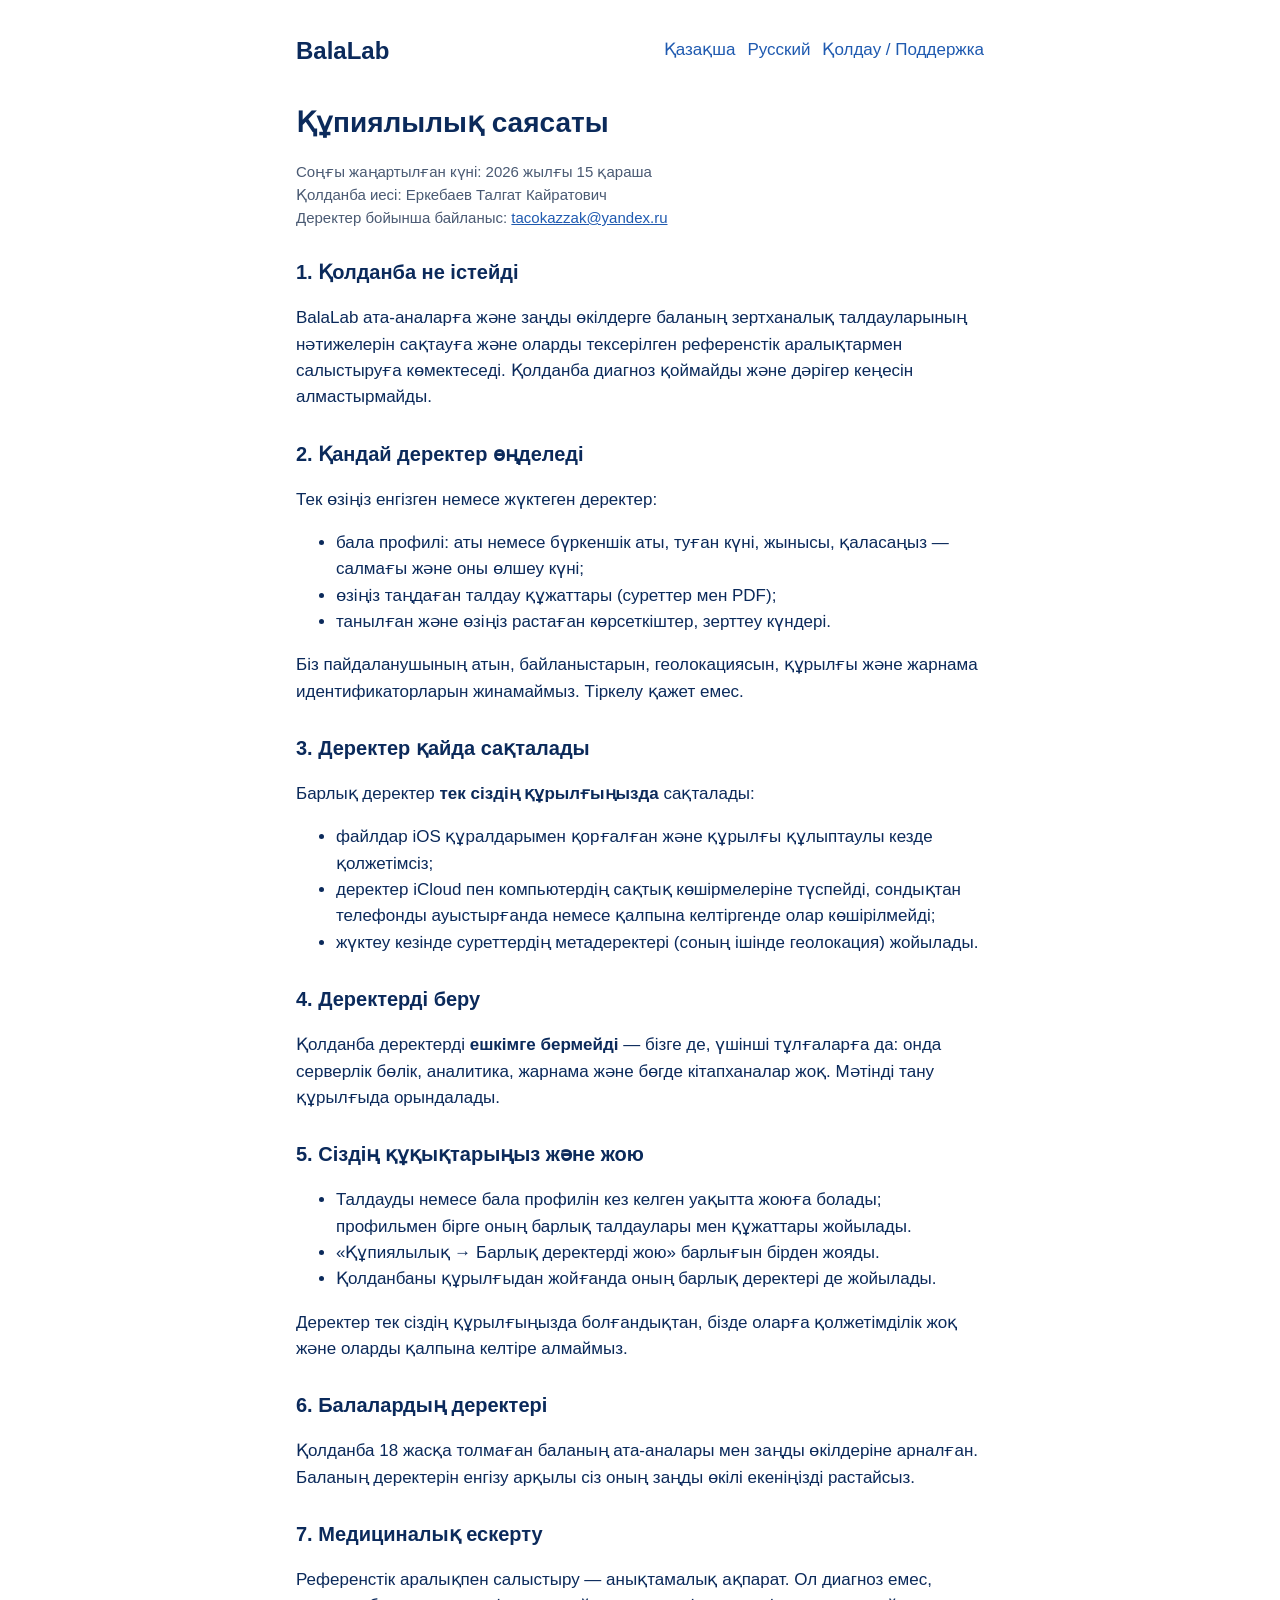
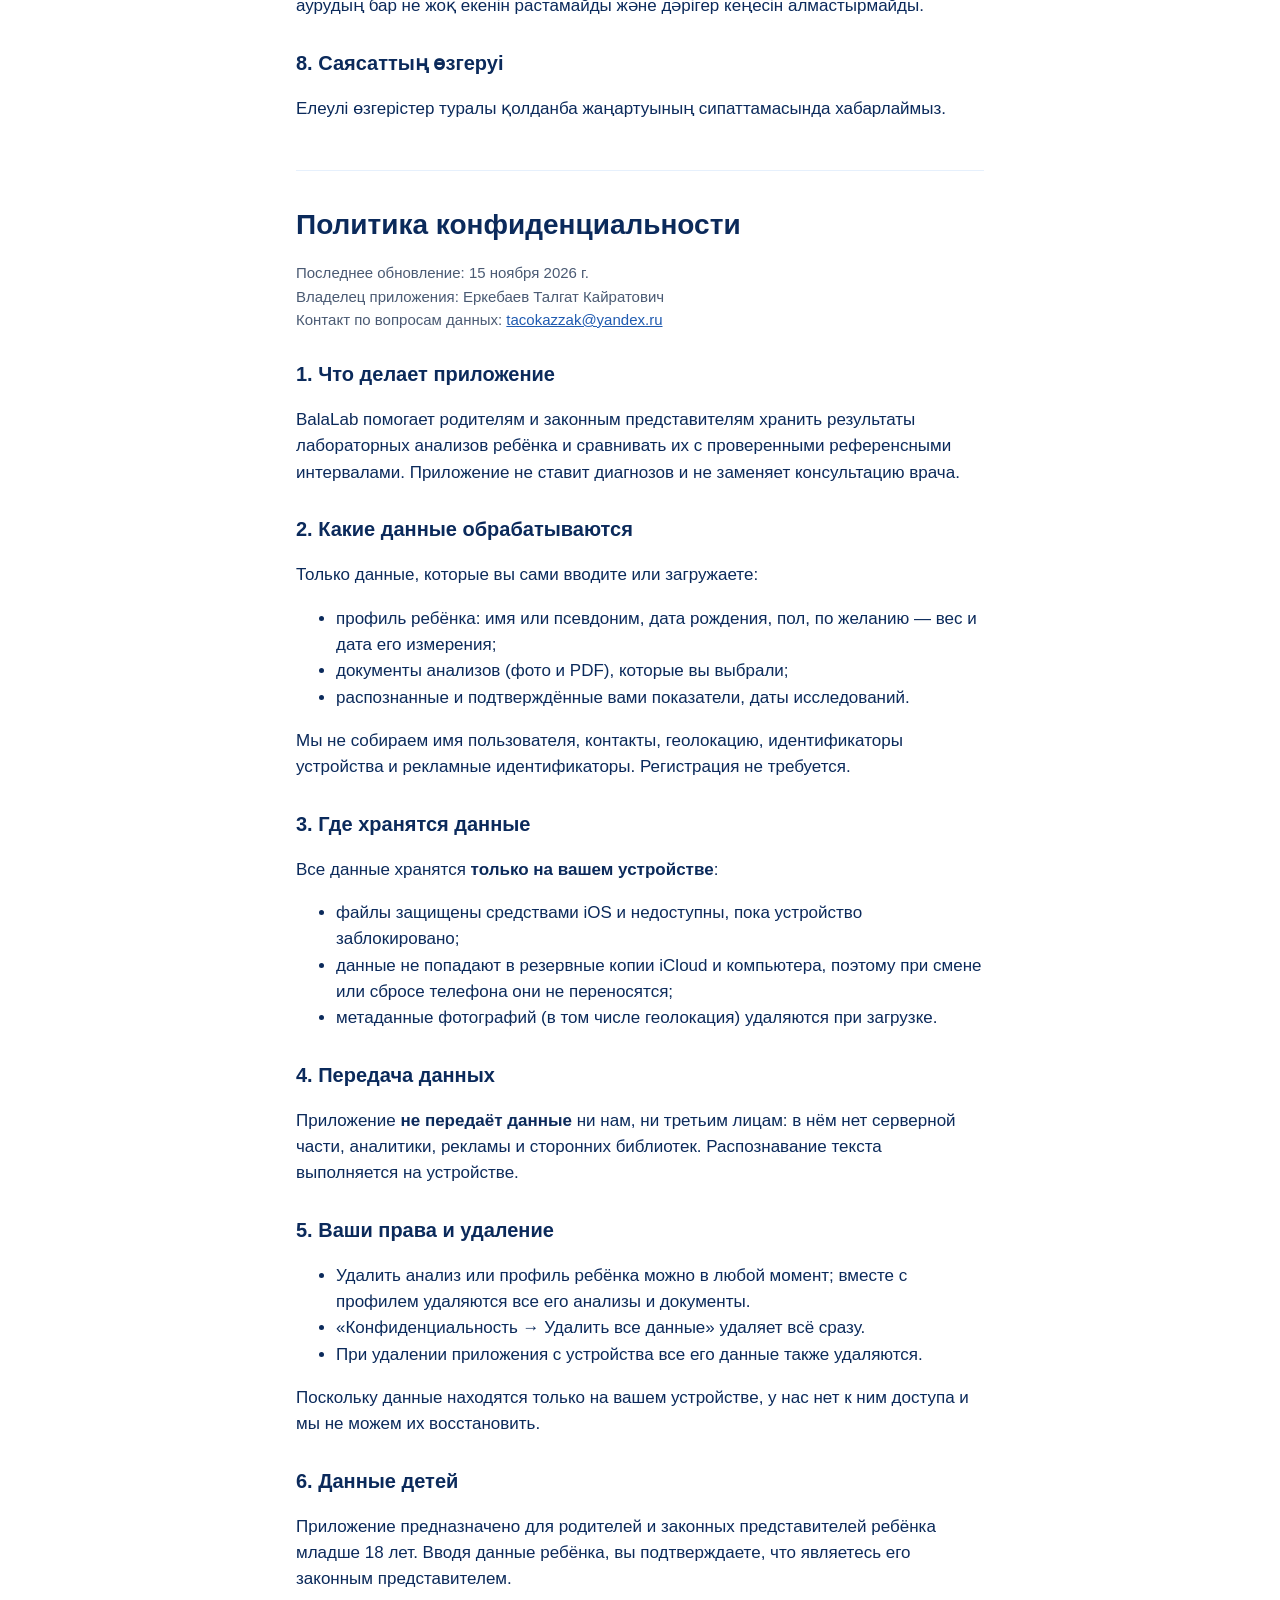
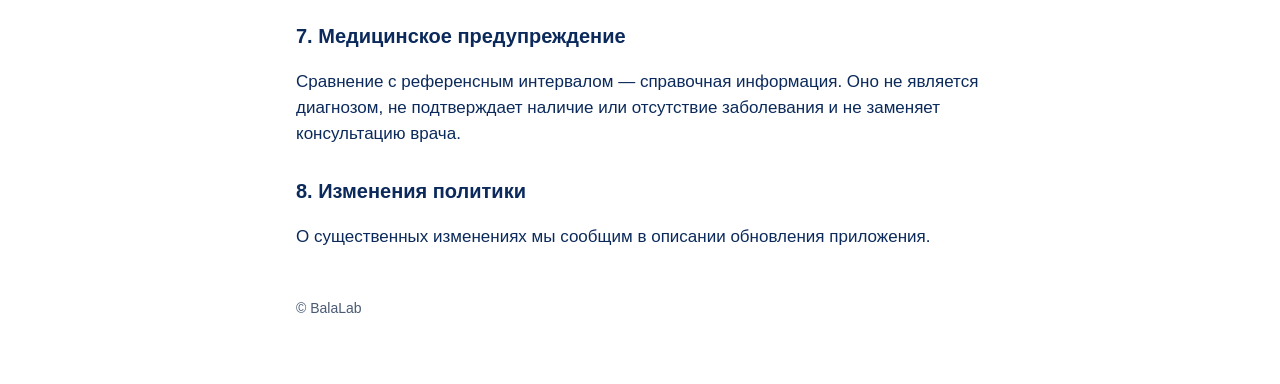
==== privacy.html @ 28742585 "Publish BalaLab support and privacy pages" ====
<!doctype html>
<html lang="kk">
<head>
  <meta charset="utf-8">
  <meta name="viewport" content="width=device-width, initial-scale=1">
  <title>BalaLab — құпиялылық саясаты / политика конфиденциальности</title>
  <link rel="stylesheet" href="style.css">
</head>
<body>
<main>
  <header>
    <a class="brand" href="index.html">BalaLab</a>
    <nav><a href="#kk">Қазақша</a><a href="#ru">Русский</a><a href="index.html">Қолдау / Поддержка</a></nav>
  </header>

  <section id="kk">
    <h1>Құпиялылық саясаты</h1>
    <p class="muted">Соңғы жаңартылған күні: 2026 жылғы 15 қараша<br>Қолданба иесі: Еркебаев Талгат Кайратович<br>Деректер бойынша байланыс: <a href="mailto:tacokazzak@yandex.ru">tacokazzak@yandex.ru</a></p>

    <h2>1. Қолданба не істейді</h2>
    <p>BalaLab ата-аналарға және заңды өкілдерге баланың зертханалық талдауларының нәтижелерін сақтауға және оларды тексерілген референстік аралықтармен салыстыруға көмектеседі. Қолданба диагноз қоймайды және дәрігер кеңесін алмастырмайды.</p>

    <h2>2. Қандай деректер өңделеді</h2>
    <p>Тек өзіңіз енгізген немесе жүктеген деректер:</p>
    <ul>
      <li>бала профилі: аты немесе бүркеншік аты, туған күні, жынысы, қаласаңыз — салмағы және оны өлшеу күні;</li>
      <li>өзіңіз таңдаған талдау құжаттары (суреттер мен PDF);</li>
      <li>танылған және өзіңіз растаған көрсеткіштер, зерттеу күндері.</li>
    </ul>
    <p>Біз пайдаланушының атын, байланыстарын, геолокациясын, құрылғы және жарнама идентификаторларын жинамаймыз. Тіркелу қажет емес.</p>

    <h2>3. Деректер қайда сақталады</h2>
    <p>Барлық деректер <strong>тек сіздің құрылғыңызда</strong> сақталады:</p>
    <ul>
      <li>файлдар iOS құралдарымен қорғалған және құрылғы құлыптаулы кезде қолжетімсіз;</li>
      <li>деректер iCloud пен компьютердің сақтық көшірмелеріне түспейді, сондықтан телефонды ауыстырғанда немесе қалпына келтіргенде олар көшірілмейді;</li>
      <li>жүктеу кезінде суреттердің метадеректері (соның ішінде геолокация) жойылады.</li>
    </ul>

    <h2>4. Деректерді беру</h2>
    <p>Қолданба деректерді <strong>ешкімге бермейді</strong> — бізге де, үшінші тұлғаларға да: онда серверлік бөлік, аналитика, жарнама және бөгде кітапханалар жоқ. Мәтінді тану құрылғыда орындалады.</p>

    <h2>5. Сіздің құқықтарыңыз және жою</h2>
    <ul>
      <li>Талдауды немесе бала профилін кез келген уақытта жоюға болады; профильмен бірге оның барлық талдаулары мен құжаттары жойылады.</li>
      <li>«Құпиялылық → Барлық деректерді жою» барлығын бірден жояды.</li>
      <li>Қолданбаны құрылғыдан жойғанда оның барлық деректері де жойылады.</li>
    </ul>
    <p>Деректер тек сіздің құрылғыңызда болғандықтан, бізде оларға қолжетімділік жоқ және оларды қалпына келтіре алмаймыз.</p>

    <h2>6. Балалардың деректері</h2>
    <p>Қолданба 18 жасқа толмаған баланың ата-аналары мен заңды өкілдеріне арналған. Баланың деректерін енгізу арқылы сіз оның заңды өкілі екеніңізді растайсыз.</p>

    <h2>7. Медициналық ескерту</h2>
    <p>Референстік аралықпен салыстыру — анықтамалық ақпарат. Ол диагноз емес, аурудың бар не жоқ екенін растамайды және дәрігер кеңесін алмастырмайды.</p>

    <h2>8. Саясаттың өзгеруі</h2>
    <p>Елеулі өзгерістер туралы қолданба жаңартуының сипаттамасында хабарлаймыз.</p>
  </section>

  <section id="ru" lang="ru">
    <h1>Политика конфиденциальности</h1>
    <p class="muted">Последнее обновление: 15 ноября 2026 г.<br>Владелец приложения: Еркебаев Талгат Кайратович<br>Контакт по вопросам данных: <a href="mailto:tacokazzak@yandex.ru">tacokazzak@yandex.ru</a></p>

    <h2>1. Что делает приложение</h2>
    <p>BalaLab помогает родителям и законным представителям хранить результаты лабораторных анализов ребёнка и сравнивать их с проверенными референсными интервалами. Приложение не ставит диагнозов и не заменяет консультацию врача.</p>

    <h2>2. Какие данные обрабатываются</h2>
    <p>Только данные, которые вы сами вводите или загружаете:</p>
    <ul>
      <li>профиль ребёнка: имя или псевдоним, дата рождения, пол, по желанию — вес и дата его измерения;</li>
      <li>документы анализов (фото и PDF), которые вы выбрали;</li>
      <li>распознанные и подтверждённые вами показатели, даты исследований.</li>
    </ul>
    <p>Мы не собираем имя пользователя, контакты, геолокацию, идентификаторы устройства и рекламные идентификаторы. Регистрация не требуется.</p>

    <h2>3. Где хранятся данные</h2>
    <p>Все данные хранятся <strong>только на вашем устройстве</strong>:</p>
    <ul>
      <li>файлы защищены средствами iOS и недоступны, пока устройство заблокировано;</li>
      <li>данные не попадают в резервные копии iCloud и компьютера, поэтому при смене или сбросе телефона они не переносятся;</li>
      <li>метаданные фотографий (в том числе геолокация) удаляются при загрузке.</li>
    </ul>

    <h2>4. Передача данных</h2>
    <p>Приложение <strong>не передаёт данные</strong> ни нам, ни третьим лицам: в нём нет серверной части, аналитики, рекламы и сторонних библиотек. Распознавание текста выполняется на устройстве.</p>

    <h2>5. Ваши права и удаление</h2>
    <ul>
      <li>Удалить анализ или профиль ребёнка можно в любой момент; вместе с профилем удаляются все его анализы и документы.</li>
      <li>«Конфиденциальность → Удалить все данные» удаляет всё сразу.</li>
      <li>При удалении приложения с устройства все его данные также удаляются.</li>
    </ul>
    <p>Поскольку данные находятся только на вашем устройстве, у нас нет к ним доступа и мы не можем их восстановить.</p>

    <h2>6. Данные детей</h2>
    <p>Приложение предназначено для родителей и законных представителей ребёнка младше 18 лет. Вводя данные ребёнка, вы подтверждаете, что являетесь его законным представителем.</p>

    <h2>7. Медицинское предупреждение</h2>
    <p>Сравнение с референсным интервалом — справочная информация. Оно не является диагнозом, не подтверждает наличие или отсутствие заболевания и не заменяет консультацию врача.</p>

    <h2>8. Изменения политики</h2>
    <p>О существенных изменениях мы сообщим в описании обновления приложения.</p>
  </section>

  <footer>© BalaLab</footer>
</main>
</body>
</html>
---- style.css ----
:root {
  --bg: #ffffff;
  --text: #0b2a5b;
  --muted: #4a5a73;
  --accent: #1f5ab0;
  --soft: #e6f0fc;
}
@media (prefers-color-scheme: dark) {
  :root { --bg: #0b1424; --text: #e6f0fc; --muted: #a9b8cf; --accent: #6fa8f5; --soft: #13233d; }
}
* { box-sizing: border-box; }
body {
  margin: 0;
  background: var(--bg);
  color: var(--text);
  font: 17px/1.55 -apple-system, BlinkMacSystemFont, "Segoe UI", Roboto, Arial, sans-serif;
}
main { max-width: 720px; margin: 0 auto; padding: 32px 16px 64px; }
header { display: flex; align-items: center; justify-content: space-between; gap: 16px; flex-wrap: wrap; }
.brand { font-weight: 700; font-size: 24px; color: var(--text); text-decoration: none; }
nav a { color: var(--accent); margin-left: 12px; text-decoration: none; }
nav a:first-child { margin-left: 0; }
h1 { font-size: 28px; margin: 32px 0 8px; }
h2 { font-size: 20px; margin: 28px 0 8px; }
p, li { color: var(--text); }
.muted { color: var(--muted); font-size: 15px; }
.card { background: var(--soft); border-radius: 16px; padding: 16px 20px; margin: 24px 0; }
section + section { border-top: 1px solid var(--soft); margin-top: 48px; }
a { color: var(--accent); }
footer { margin-top: 48px; color: var(--muted); font-size: 14px; }
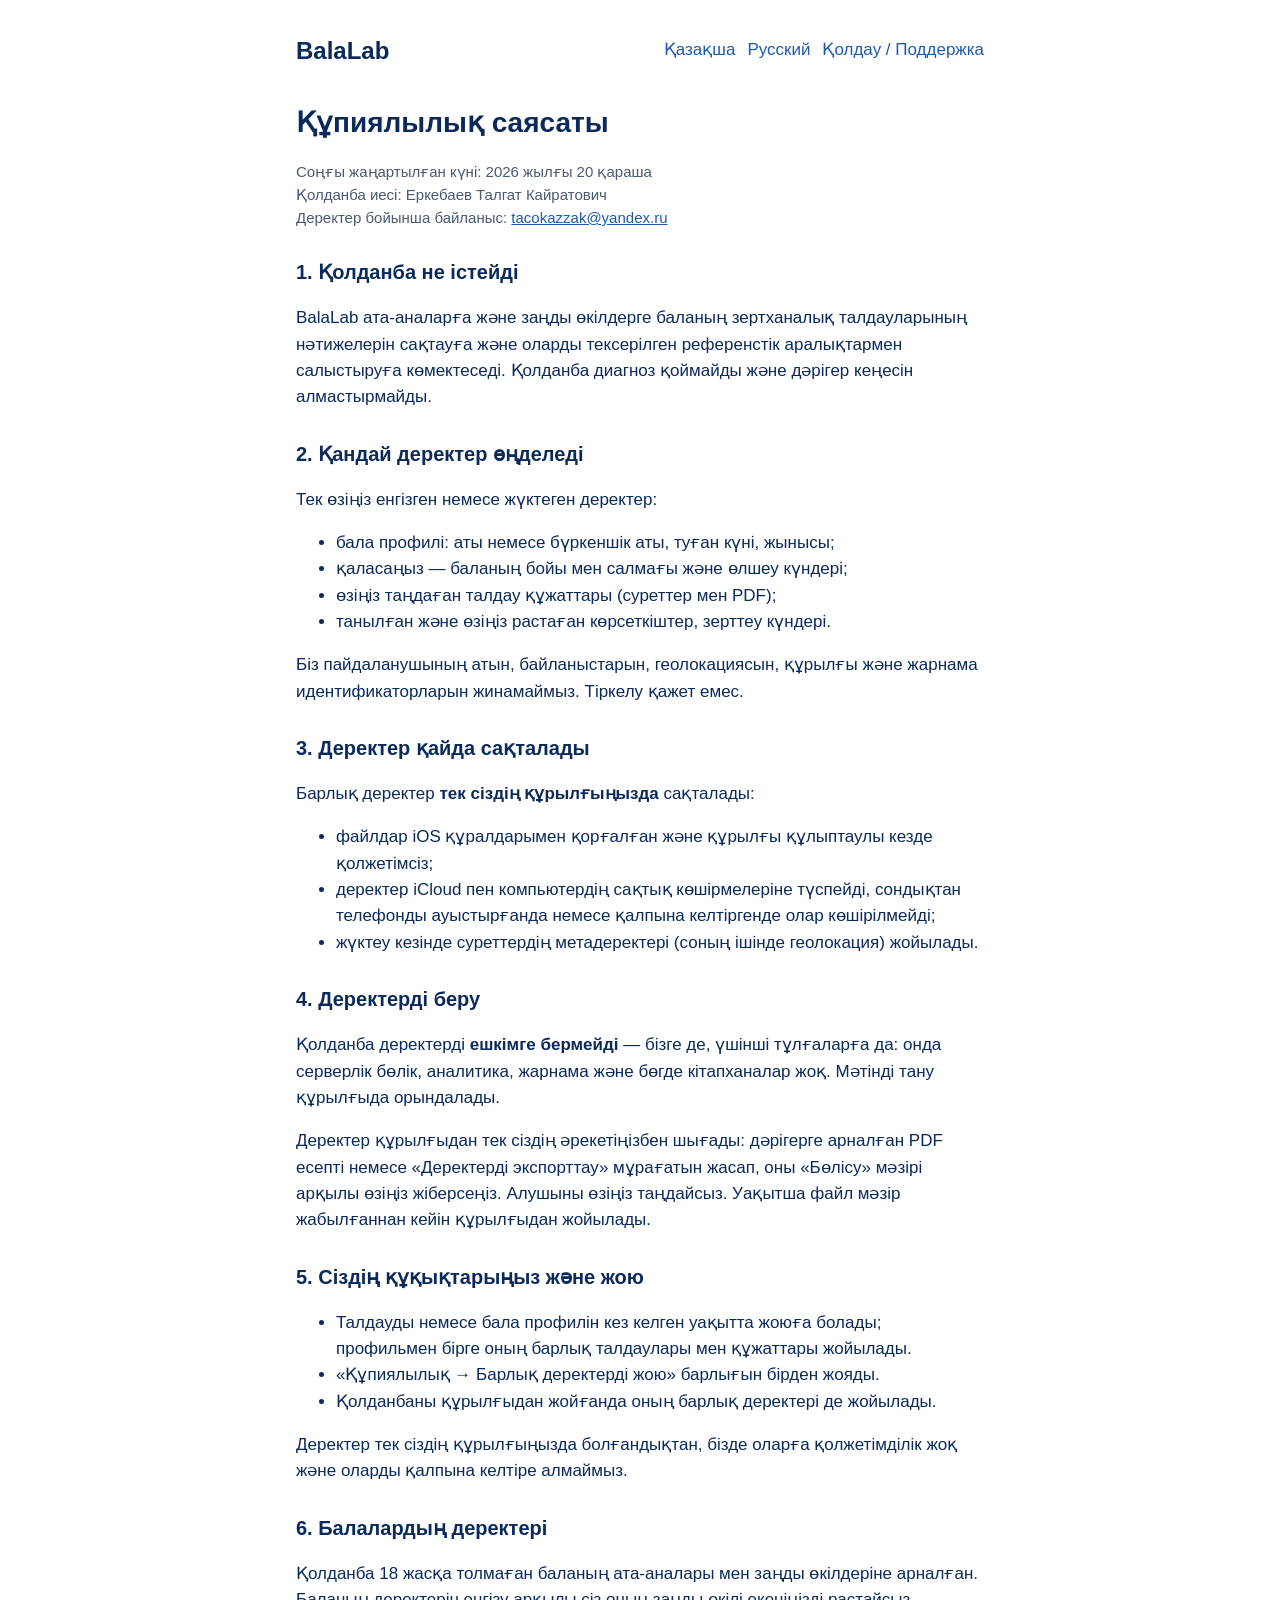
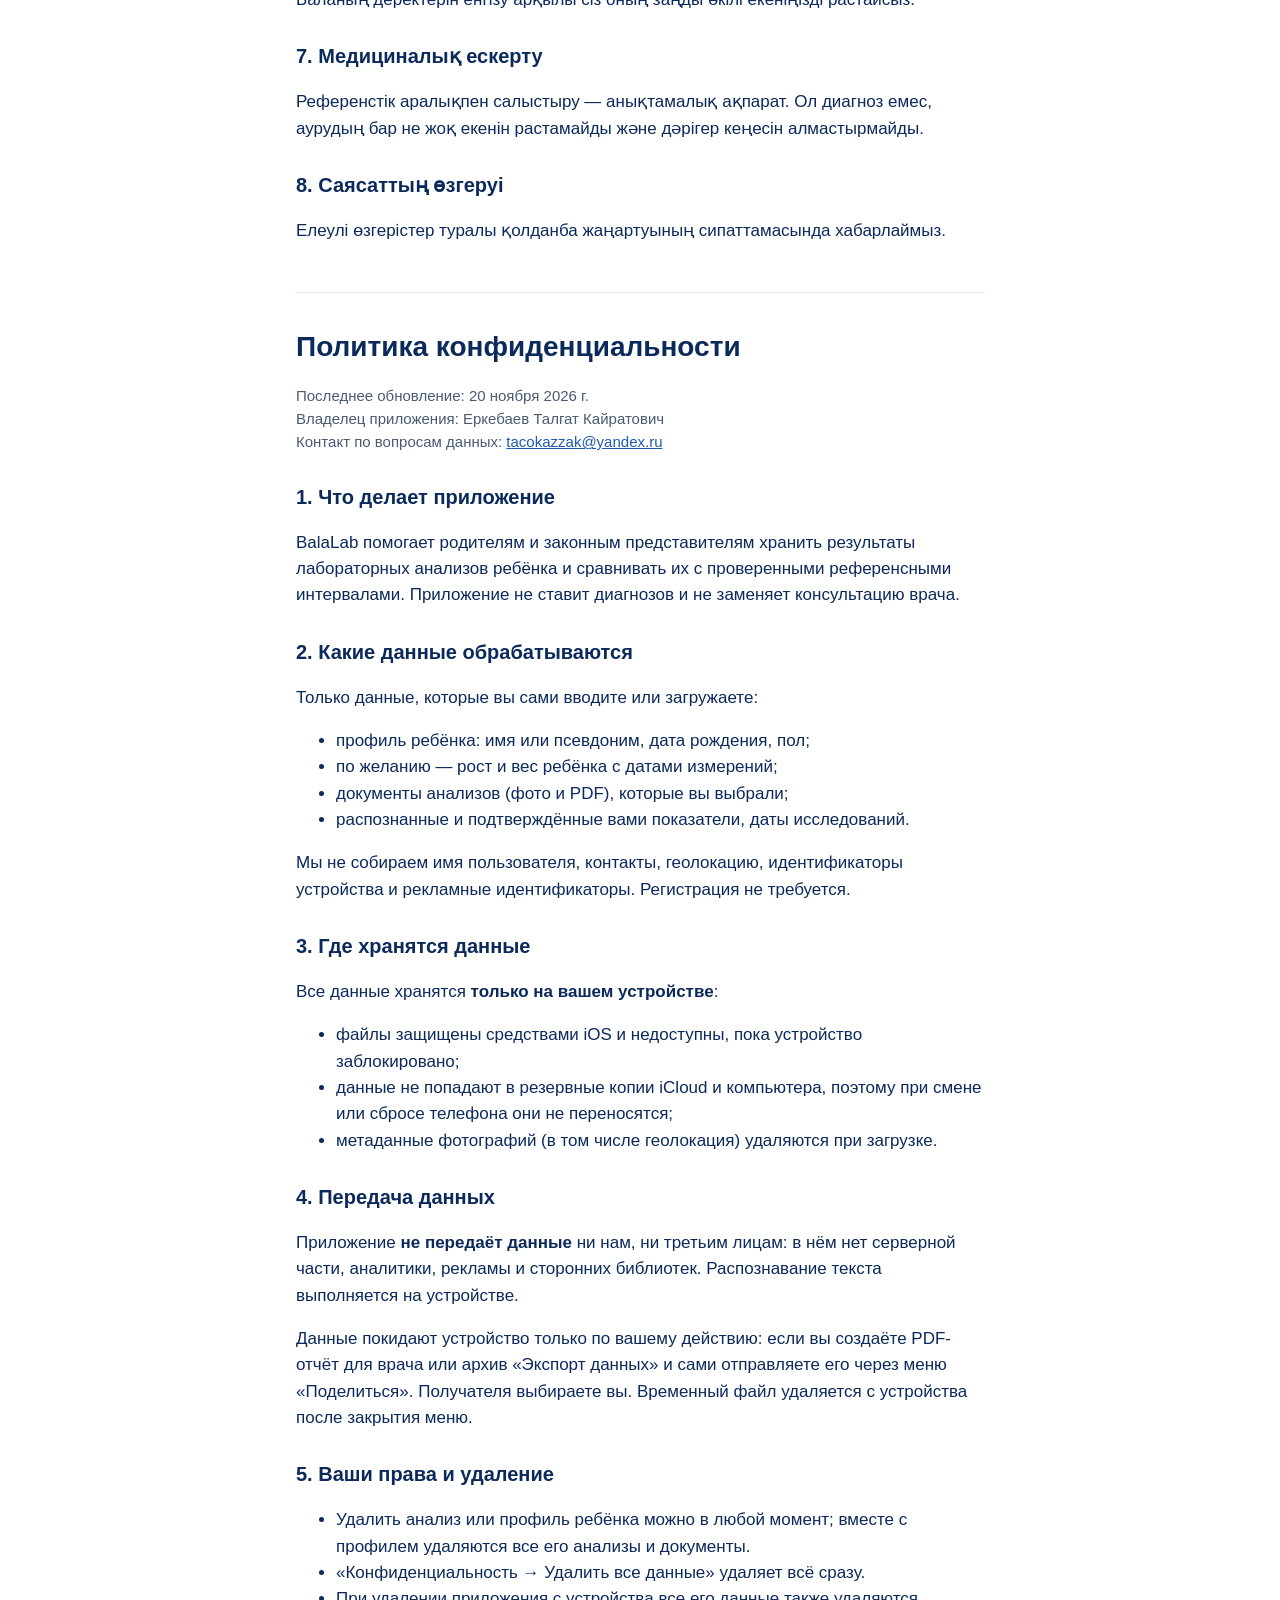
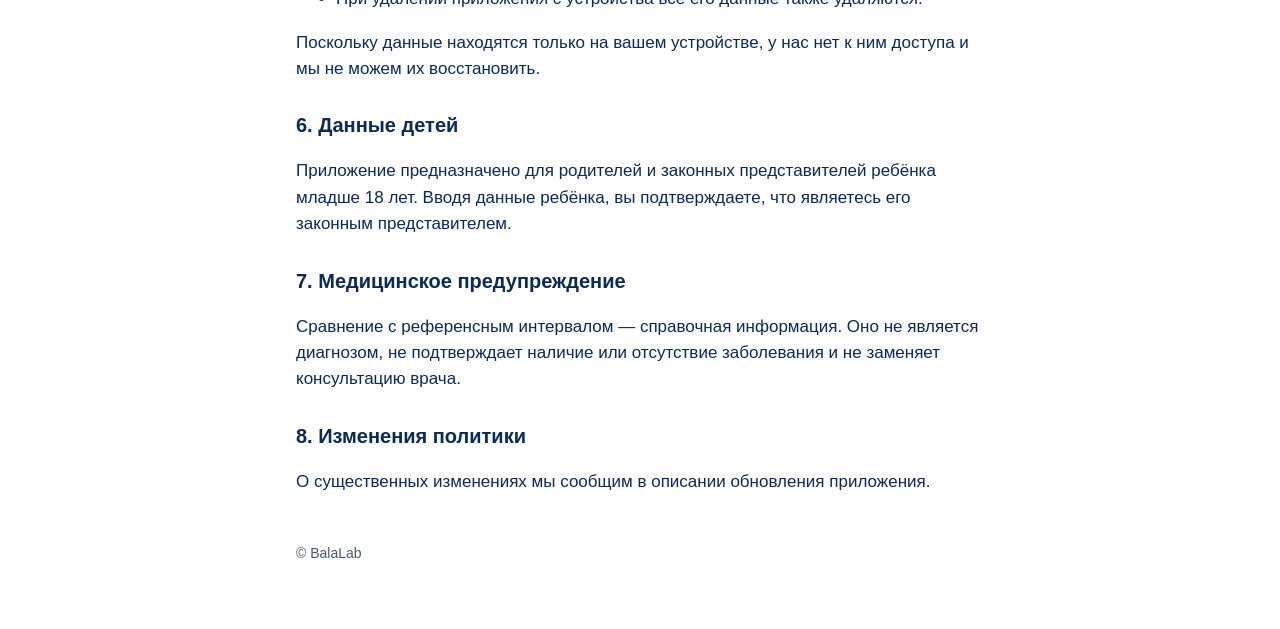
==== commit da1fc5a1: "Update privacy policy: height and weight, PDF report and export Co-Authored-By: Claude Opus 5.5 <nor" ====
--- a/privacy.html
+++ b/privacy.html
@@ -15,7 +15,7 @@
 
   <section id="kk">
     <h1>Құпиялылық саясаты</h1>
-    <p class="muted">Соңғы жаңартылған күні: 2026 жылғы 15 қараша<br>Қолданба иесі: Еркебаев Талгат Кайратович<br>Деректер бойынша байланыс: <a href="mailto:tacokazzak@yandex.ru">tacokazzak@yandex.ru</a></p>
+    <p class="muted">Соңғы жаңартылған күні: 2026 жылғы 20 қараша<br>Қолданба иесі: Еркебаев Талгат Кайратович<br>Деректер бойынша байланыс: <a href="mailto:tacokazzak@yandex.ru">tacokazzak@yandex.ru</a></p>
 
     <h2>1. Қолданба не істейді</h2>
     <p>BalaLab ата-аналарға және заңды өкілдерге баланың зертханалық талдауларының нәтижелерін сақтауға және оларды тексерілген референстік аралықтармен салыстыруға көмектеседі. Қолданба диагноз қоймайды және дәрігер кеңесін алмастырмайды.</p>
@@ -23,7 +23,8 @@
     <h2>2. Қандай деректер өңделеді</h2>
     <p>Тек өзіңіз енгізген немесе жүктеген деректер:</p>
     <ul>
-      <li>бала профилі: аты немесе бүркеншік аты, туған күні, жынысы, қаласаңыз — салмағы және оны өлшеу күні;</li>
+      <li>бала профилі: аты немесе бүркеншік аты, туған күні, жынысы;</li>
+      <li>қаласаңыз — баланың бойы мен салмағы және өлшеу күндері;</li>
       <li>өзіңіз таңдаған талдау құжаттары (суреттер мен PDF);</li>
       <li>танылған және өзіңіз растаған көрсеткіштер, зерттеу күндері.</li>
     </ul>
@@ -39,6 +40,7 @@
 
     <h2>4. Деректерді беру</h2>
     <p>Қолданба деректерді <strong>ешкімге бермейді</strong> — бізге де, үшінші тұлғаларға да: онда серверлік бөлік, аналитика, жарнама және бөгде кітапханалар жоқ. Мәтінді тану құрылғыда орындалады.</p>
+    <p>Деректер құрылғыдан тек сіздің әрекетіңізбен шығады: дәрігерге арналған PDF есепті немесе «Деректерді экспорттау» мұрағатын жасап, оны «Бөлісу» мәзірі арқылы өзіңіз жіберсеңіз. Алушыны өзіңіз таңдайсыз. Уақытша файл мәзір жабылғаннан кейін құрылғыдан жойылады.</p>
 
     <h2>5. Сіздің құқықтарыңыз және жою</h2>
     <ul>
@@ -60,7 +62,7 @@
 
   <section id="ru" lang="ru">
     <h1>Политика конфиденциальности</h1>
-    <p class="muted">Последнее обновление: 15 ноября 2026 г.<br>Владелец приложения: Еркебаев Талгат Кайратович<br>Контакт по вопросам данных: <a href="mailto:tacokazzak@yandex.ru">tacokazzak@yandex.ru</a></p>
+    <p class="muted">Последнее обновление: 20 ноября 2026 г.<br>Владелец приложения: Еркебаев Талгат Кайратович<br>Контакт по вопросам данных: <a href="mailto:tacokazzak@yandex.ru">tacokazzak@yandex.ru</a></p>
 
     <h2>1. Что делает приложение</h2>
     <p>BalaLab помогает родителям и законным представителям хранить результаты лабораторных анализов ребёнка и сравнивать их с проверенными референсными интервалами. Приложение не ставит диагнозов и не заменяет консультацию врача.</p>
@@ -68,7 +70,8 @@
     <h2>2. Какие данные обрабатываются</h2>
     <p>Только данные, которые вы сами вводите или загружаете:</p>
     <ul>
-      <li>профиль ребёнка: имя или псевдоним, дата рождения, пол, по желанию — вес и дата его измерения;</li>
+      <li>профиль ребёнка: имя или псевдоним, дата рождения, пол;</li>
+      <li>по желанию — рост и вес ребёнка с датами измерений;</li>
       <li>документы анализов (фото и PDF), которые вы выбрали;</li>
       <li>распознанные и подтверждённые вами показатели, даты исследований.</li>
     </ul>
@@ -84,6 +87,7 @@
 
     <h2>4. Передача данных</h2>
     <p>Приложение <strong>не передаёт данные</strong> ни нам, ни третьим лицам: в нём нет серверной части, аналитики, рекламы и сторонних библиотек. Распознавание текста выполняется на устройстве.</p>
+    <p>Данные покидают устройство только по вашему действию: если вы создаёте PDF-отчёт для врача или архив «Экспорт данных» и сами отправляете его через меню «Поделиться». Получателя выбираете вы. Временный файл удаляется с устройства после закрытия меню.</p>
 
     <h2>5. Ваши права и удаление</h2>
     <ul>
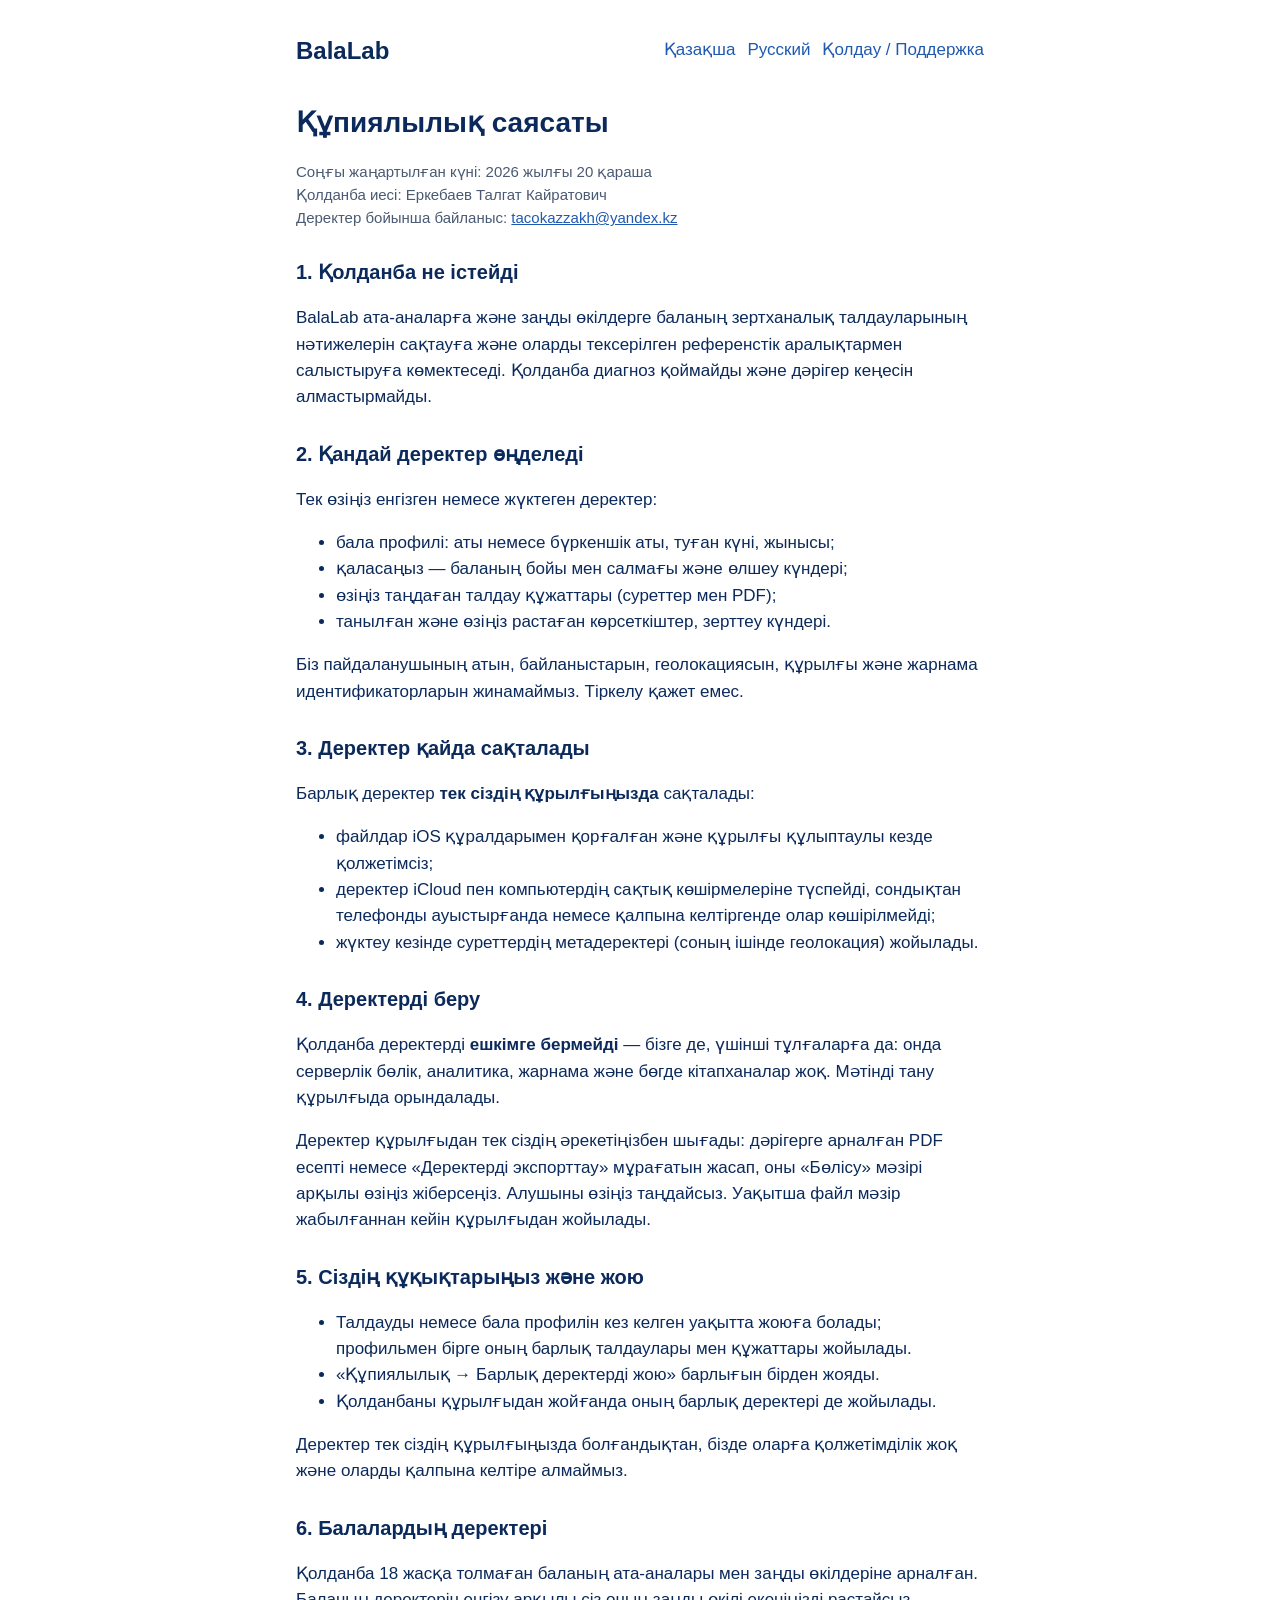
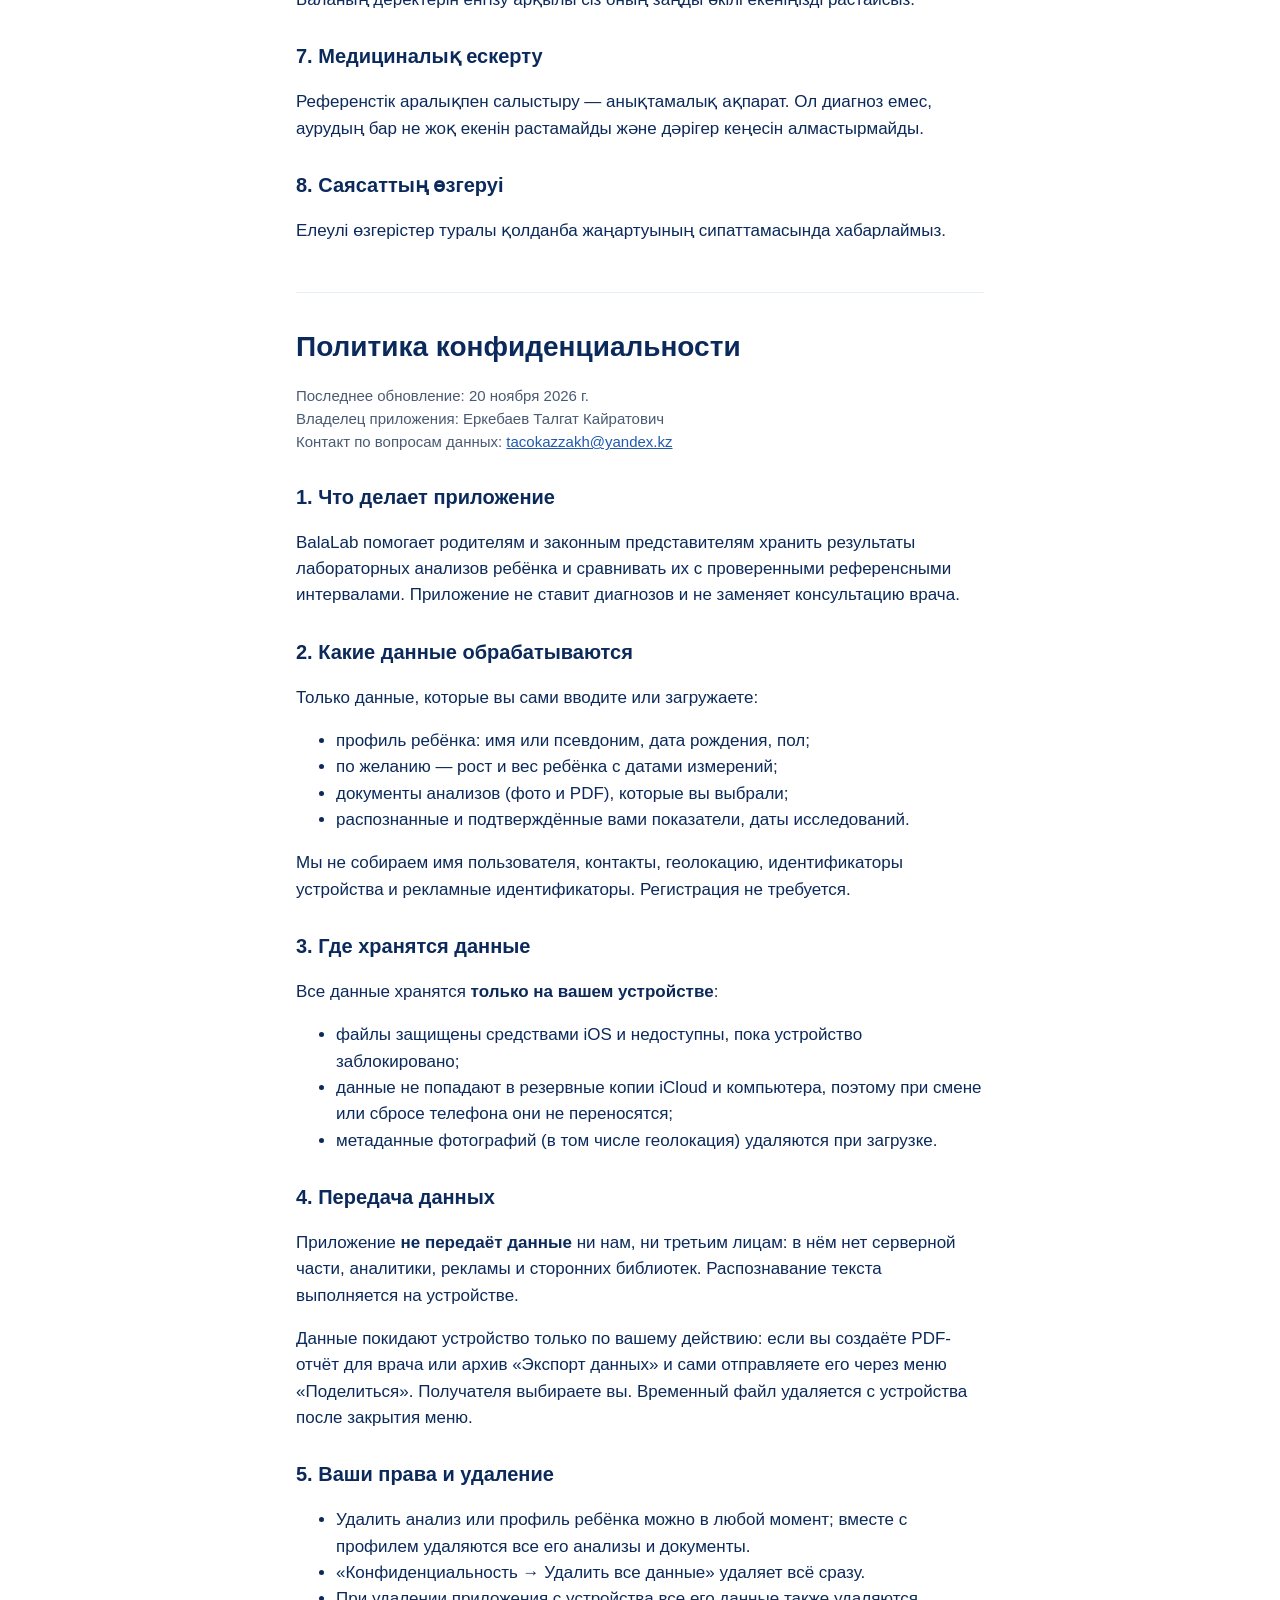
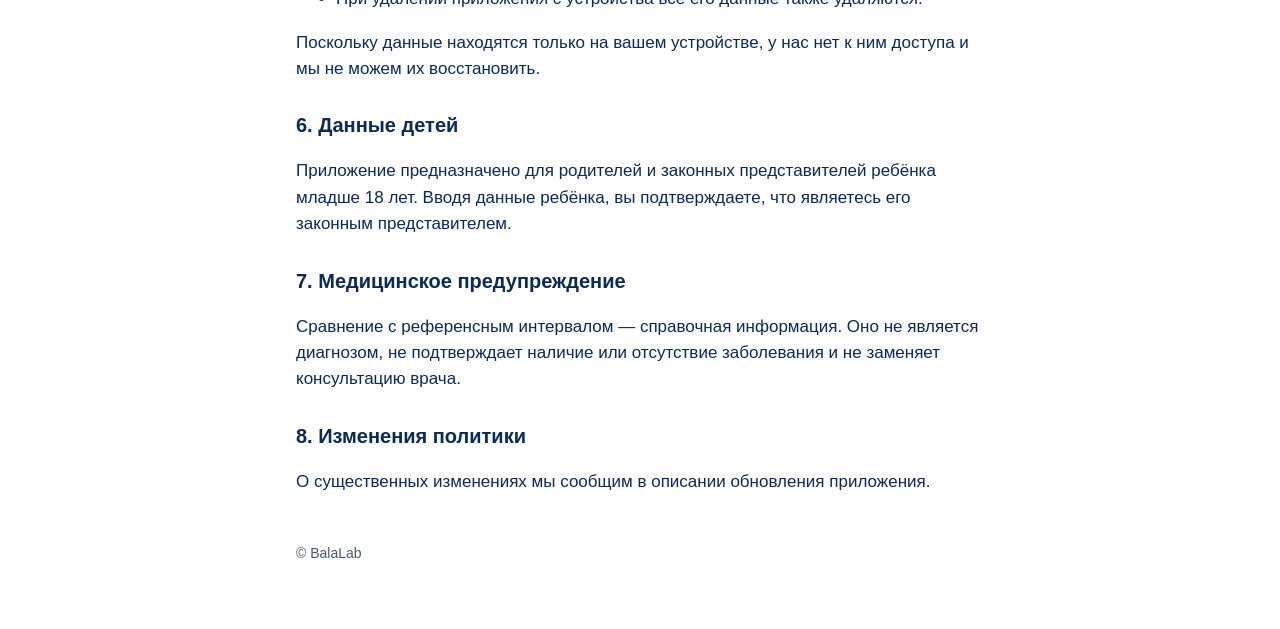
==== commit d064aa26: "Fix the support e-mail address Co-Authored-By: Claude Opus 5.5 <noreply@anthropic.com>" ====
--- a/privacy.html
+++ b/privacy.html
@@ -15,7 +15,7 @@
 
   <section id="kk">
     <h1>Құпиялылық саясаты</h1>
-    <p class="muted">Соңғы жаңартылған күні: 2026 жылғы 20 қараша<br>Қолданба иесі: Еркебаев Талгат Кайратович<br>Деректер бойынша байланыс: <a href="mailto:tacokazzak@yandex.ru">tacokazzak@yandex.ru</a></p>
+    <p class="muted">Соңғы жаңартылған күні: 2026 жылғы 20 қараша<br>Қолданба иесі: Еркебаев Талгат Кайратович<br>Деректер бойынша байланыс: <a href="mailto:tacokazzakh@yandex.kz">tacokazzakh@yandex.kz</a></p>
 
     <h2>1. Қолданба не істейді</h2>
     <p>BalaLab ата-аналарға және заңды өкілдерге баланың зертханалық талдауларының нәтижелерін сақтауға және оларды тексерілген референстік аралықтармен салыстыруға көмектеседі. Қолданба диагноз қоймайды және дәрігер кеңесін алмастырмайды.</p>
@@ -62,7 +62,7 @@
 
   <section id="ru" lang="ru">
     <h1>Политика конфиденциальности</h1>
-    <p class="muted">Последнее обновление: 20 ноября 2026 г.<br>Владелец приложения: Еркебаев Талгат Кайратович<br>Контакт по вопросам данных: <a href="mailto:tacokazzak@yandex.ru">tacokazzak@yandex.ru</a></p>
+    <p class="muted">Последнее обновление: 20 ноября 2026 г.<br>Владелец приложения: Еркебаев Талгат Кайратович<br>Контакт по вопросам данных: <a href="mailto:tacokazzakh@yandex.kz">tacokazzakh@yandex.kz</a></p>
 
     <h2>1. Что делает приложение</h2>
     <p>BalaLab помогает родителям и законным представителям хранить результаты лабораторных анализов ребёнка и сравнивать их с проверенными референсными интервалами. Приложение не ставит диагнозов и не заменяет консультацию врача.</p>
